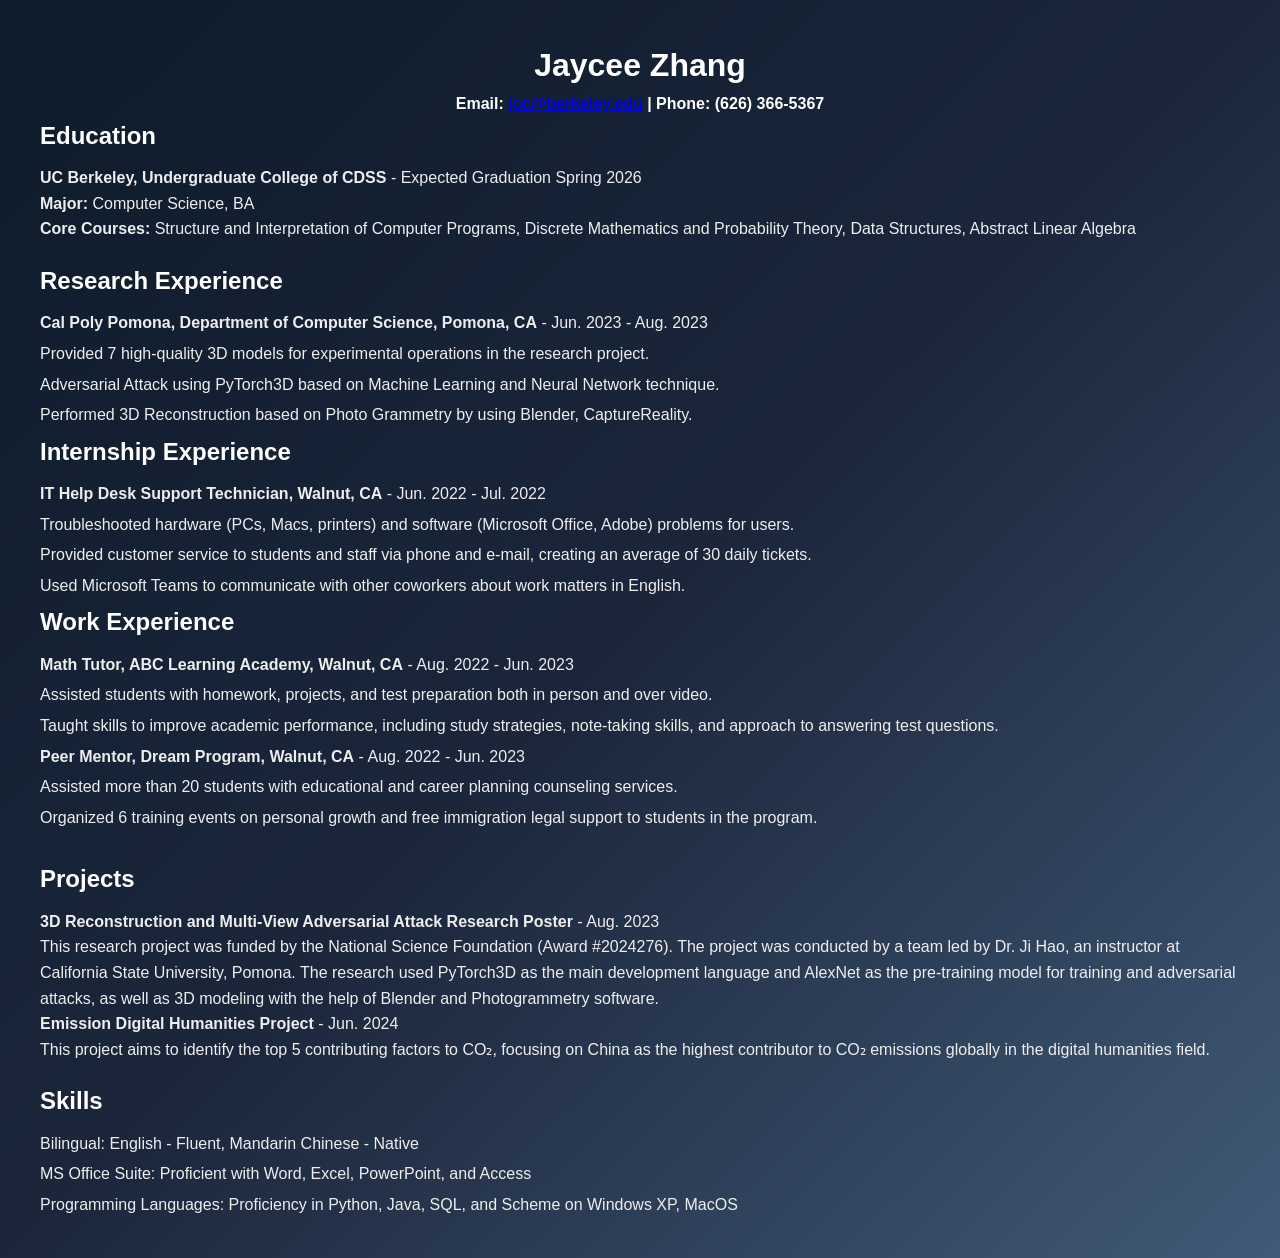
==== resume.html @ 54496094 "Second upload portfolio website" ====
<!DOCTYPE html>
<html lang="en">
<head>
    <meta charset="UTF-8">
    <meta name="viewport" content="width=device-width, initial-scale=1.0">
    <title>Jaycee Zhang - Resume</title>
    <link rel="stylesheet" href="style.css">

    
    <style>
        body {
            font-family: Arial, sans-serif;
            line-height: 1.6;
            margin: 40px;
        }
        h1, h4 {
            color: #ffffff;
            text-align: center;
        }
        .contact-info, .education, .experience, .skills, .projects {
            margin-bottom: 20px;
        }
        .section-title {
            color: #ffffff;
            margin-bottom: 10px;
        }
        ul {
            list-style-type: none;
            padding-left: 0;
        }
        li {
            margin: 5px 0;
        }
    </style>
</head>
<body>

    <h1>Jaycee Zhang</h1>
    <h4>Email: <a href="mailto:jcc@berkeley.edu">jcc@berkeley.edu</a> | Phone: (626) 366-5367</h4>

    <div class="education">
        <h2 class="section-title">Education</h2>
        <p><strong>UC Berkeley, Undergraduate College of CDSS</strong> - Expected Graduation Spring 2026</p>
        <p><strong>Major:</strong> Computer Science, BA</p>
        <p><strong>Core Courses:</strong> Structure and Interpretation of Computer Programs, Discrete Mathematics and Probability Theory, Data Structures, Abstract Linear Algebra</p>
    </div>

    <div class="research-experience">
        <h2 class="section-title">Research Experience</h2>
        <p><strong>Cal Poly Pomona, Department of Computer Science, Pomona, CA</strong> - Jun. 2023 - Aug. 2023</p>
        <ul>
            <li>Provided 7 high-quality 3D models for experimental operations in the research project.</li>
            <li>Adversarial Attack using PyTorch3D based on Machine Learning and Neural Network technique.</li>
            <li>Performed 3D Reconstruction based on Photo Grammetry by using Blender, CaptureReality.</li>
        </ul>
    </div>

    <div class="internship-experience">
        <h2 class="section-title">Internship Experience</h2>
        <p><strong>IT Help Desk Support Technician, Walnut, CA</strong> - Jun. 2022 - Jul. 2022</p>
        <ul>
            <li>Troubleshooted hardware (PCs, Macs, printers) and software (Microsoft Office, Adobe) problems for users.</li>
            <li>Provided customer service to students and staff via phone and e-mail, creating an average of 30 daily tickets.</li>
            <li>Used Microsoft Teams to communicate with other coworkers about work matters in English.</li>
        </ul>
    </div>

    <div class="work-experience">
        <h2 class="section-title">Work Experience</h2>
        <p><strong>Math Tutor, ABC Learning Academy, Walnut, CA</strong> - Aug. 2022 - Jun. 2023</p>
        <ul>
            <li>Assisted students with homework, projects, and test preparation both in person and over video.</li>
            <li>Taught skills to improve academic performance, including study strategies, note-taking skills, and approach to answering test questions.</li>
        </ul>
        <p><strong>Peer Mentor, Dream Program, Walnut, CA</strong> - Aug. 2022 - Jun. 2023</p>
        <ul>
            <li>Assisted more than 20 students with educational and career planning counseling services.</li>
            <li>Organized 6 training events on personal growth and free immigration legal support to students in the program.</li>
        </ul>
    </div>

    <div class="projects">
        <h2 class="section-title">Projects</h2>
        <p><strong>3D Reconstruction and Multi-View Adversarial Attack Research Poster</strong> - Aug. 2023</p>
        <p>This research project was funded by the National Science Foundation (Award #2024276). The project was conducted by a team led by Dr. Ji Hao, an instructor at California State University, Pomona. The research used PyTorch3D as the main development language and AlexNet as the pre-training model for training and adversarial attacks, as well as 3D modeling with the help of Blender and Photogrammetry software.</p>

        <p><strong>Emission Digital Humanities Project</strong> - Jun. 2024</p>
        <p>This project aims to identify the top 5 contributing factors to CO₂, focusing on China as the highest contributor to CO₂ emissions globally in the digital humanities field.</p>
    </div>

    <div class="skills">
        <h2 class="section-title">Skills</h2>
        <ul>
            <li>Bilingual: English - Fluent, Mandarin Chinese - Native</li>
            <li>MS Office Suite: Proficient with Word, Excel, PowerPoint, and Access</li>
            <li>Programming Languages: Proficiency in Python, Java, SQL, and Scheme on Windows XP, MacOS</li>
        </ul>
    </div>

</body>
</html>
---- style.css ----
/* 基础全局 */
* {
    box-sizing: border-box;
    margin: 0;
    padding: 0;
}

body {
    font-family: 'Inter', sans-serif;
    background: linear-gradient(to bottom right, #0d1b2a, #1b263b, #415a77);
    color: #eee;
    line-height: 1.6;
}

/* 页面布局 */
.container {
    display: flex;
    min-height: 100vh;
}

/* 左侧侧边栏 */
.sidebar {
    width: 280px;
    background: rgba(255, 255, 255, 0.1);
    backdrop-filter: blur(20px);
    padding: 30px 20px;
    border-right: 1px solid rgba(255, 255, 255, 0.1);
    position: sticky;
    top: 0;
    height: 100vh;
    box-shadow: 0 0 20px rgba(0, 0, 0, 0.2);
}

/* 头像和名字 */
.profile {
    text-align: center;
    margin-bottom: 30px;
}

.pic {
    width: 100%;
    height: auto;
    display: flex;
    object-fit: cover;
    margin-bottom: 10px;
    border: 2px solid rgba(255, 255, 255, 0.5);
}

.sidebar h2 {
    font-size: 22px;
    color: #fff;
    margin-bottom: 5px;
}

.sidebar p {
    font-size: 14px;
    color: #ccc;
}

/* 侧边栏模块 */
.section {
    margin-bottom: 25px;
}

.section h3 {
    font-size: 16px;
    margin-bottom: 10px;
    color: #fff;
}

.section ul {
    list-style: none;
}

.section ul li {
    margin: 5px 0;
}

.section a {
    color: #76c7ff;
    text-decoration: none;
    transition: color 0.3s;
}

.section a:hover {
    color: #fff;
}

/* 右侧内容区域 */
.main-content {
    flex: 1;
    padding: 50px;
    background: rgba(255, 255, 255, 0.08);
    backdrop-filter: blur(15px);
    margin: 20px;
    border-radius: 12px;
    box-shadow: 0 4px 20px rgba(0, 0, 0, 0.3);
}

/* 介绍部分 */
.intro h1 {
    font-size: 36px;
    color: #fff;
    margin-bottom: 10px;
}

.intro p {
    font-size: 16px;
    color: #ddd;
}

/* 项目区 */
.projects {
    margin-top: 30px;
}

.grid {
    display: grid;
    grid-template-columns: repeat(auto-fit, minmax(300px, 1fr));
    gap: 20px;
}

/* 单个卡片 */
.card {
    backdrop-filter: blur(15px);
    border-radius: 12px;
    overflow: hidden;
    box-shadow: 0 4px 10px rgba(0, 0, 0, 0.3);
    transition: transform 0.3s ease, box-shadow 0.3s ease;
    cursor: pointer;
}

.card:hover {
    transform: translateY(-8px);
    box-shadow: 0 6px 20px rgba(0, 0, 0, 0.5);
}


.image {
    width: 100%;
    height: 180px;
    object-fit: cover;
}

.info {
    padding: 15px;
    color: #fff;
}

.info a {
    text-decoration: none;
    color: #fff;
    transition: color 0.3s;
}

.info a:hover {
    color: #76c7ff; /* 悬停时变科技蓝 */
}

.info h3 {
    margin: 0;
    font-size: 18px;
    line-height: 1.4;
}

.date {
    font-size: 14px;
    color: #ccc;
    margin: 5px 0;
}

.description {
    font-size: 14px;
    line-height: 1.5;
    color: #ddd;
    margin: 0;
}


/* 小猫 */
.cat {
    position: fixed;
    bottom: 20px;
    right: 20px;
    width: 200px;
    height: 200px;
    overflow: hidden;
    display: flex;
    align-items: center;
    justify-content: center;
}
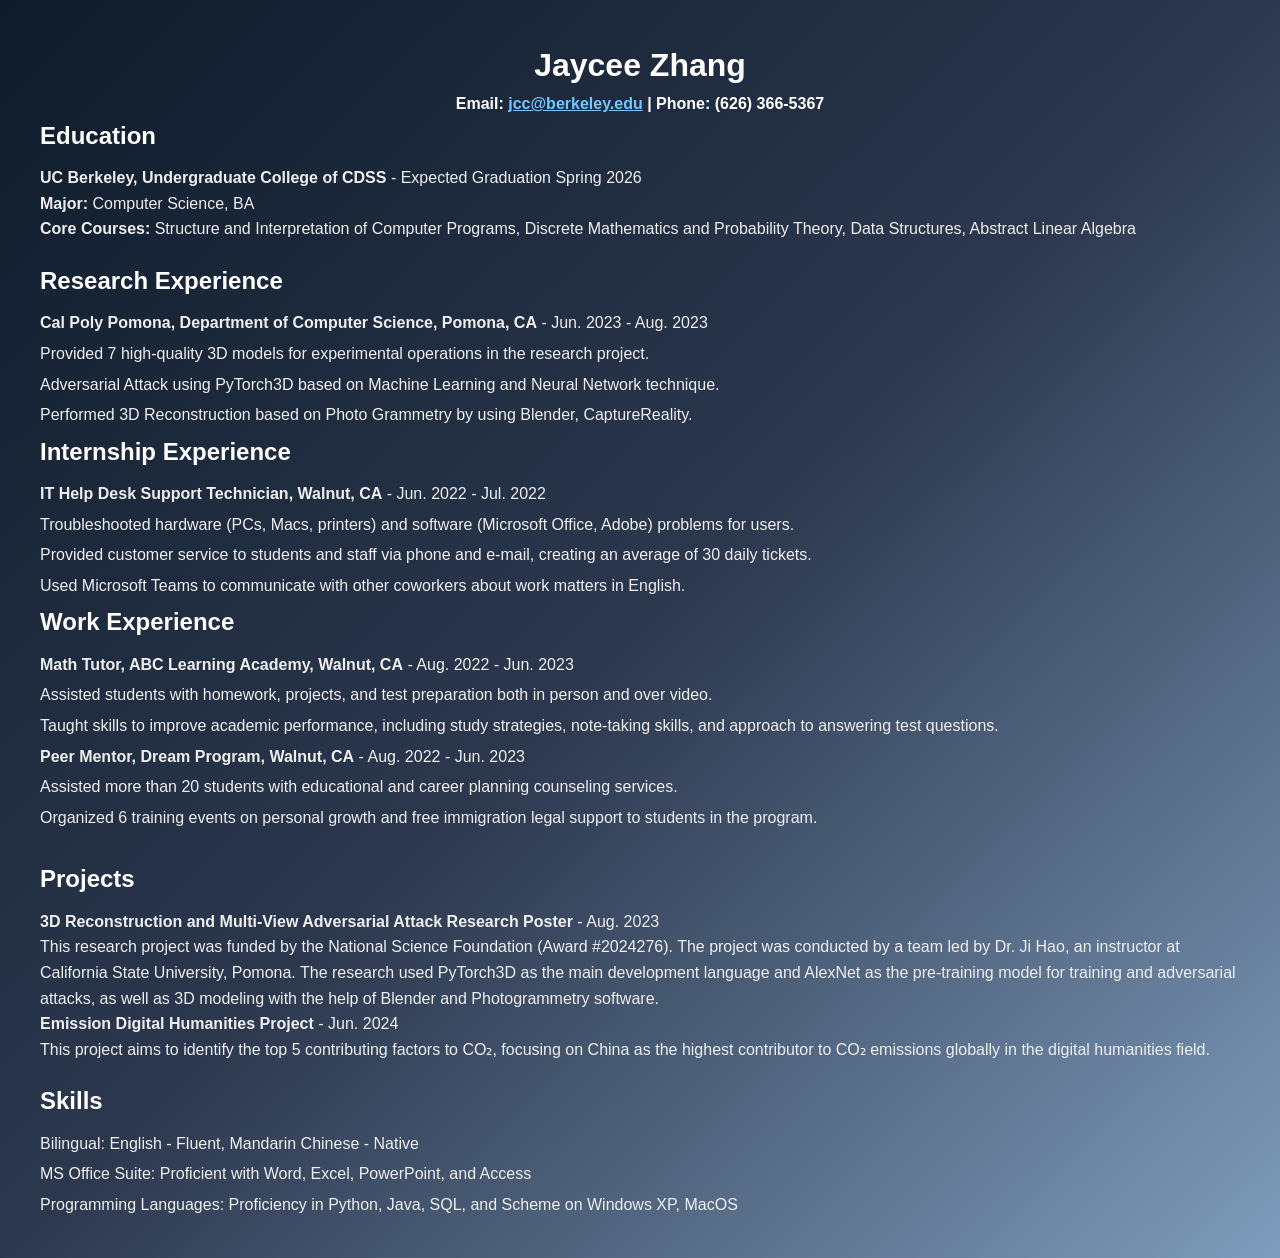
==== commit 4d454ad2: "3rd commit Mar 6 2025" ====
--- a/resume.html
+++ b/resume.html
@@ -16,6 +16,13 @@
         h1, h4 {
             color: #ffffff;
             text-align: center;
+        }
+        a {
+            color: #76c7ff;
+             transition: color 0.3s;
+        }
+        a:hover {
+            color: #cae8ff;
         }
         .contact-info, .education, .experience, .skills, .projects {
             margin-bottom: 20px;
--- a/style.css
+++ b/style.css
@@ -1,4 +1,4 @@
-/* 基础全局 */
+/* teneral */
 * {
     box-sizing: border-box;
     margin: 0;
@@ -7,18 +7,18 @@
 
 body {
     font-family: 'Inter', sans-serif;
-    background: linear-gradient(to bottom right, #0d1b2a, #1b263b, #415a77);
+    background: linear-gradient(to bottom right, #0d1b2a, #2c384e, #7f9cbc);
     color: #eee;
     line-height: 1.6;
 }
 
-/* 页面布局 */
 .container {
     display: flex;
     min-height: 100vh;
-}
-
-/* 左侧侧边栏 */
+    flex-wrap: wrap;
+}
+
+/* Left */
 .sidebar {
     width: 280px;
     background: rgba(255, 255, 255, 0.1);
@@ -31,7 +31,7 @@
     box-shadow: 0 0 20px rgba(0, 0, 0, 0.2);
 }
 
-/* 头像和名字 */
+/* name, profile */
 .profile {
     text-align: center;
     margin-bottom: 30px;
@@ -47,13 +47,13 @@
 }
 
 .sidebar h2 {
-    font-size: 22px;
+    font-size: 25px;
     color: #fff;
     margin-bottom: 5px;
 }
 
 .sidebar p {
-    font-size: 14px;
+    font-size: 16px;
     color: #ccc;
 }
 
@@ -63,22 +63,17 @@
 }
 
 .section h3 {
-    font-size: 16px;
+    font-size: 20px;
     margin-bottom: 10px;
     color: #fff;
 }
 
-.section ul {
-    list-style: none;
-}
-
-.section ul li {
+.contact ul li {
     margin: 5px 0;
 }
 
 .section a {
     color: #76c7ff;
-    text-decoration: none;
     transition: color 0.3s;
 }
 
@@ -86,7 +81,7 @@
     color: #fff;
 }
 
-/* 右侧内容区域 */
+/* right */
 .main-content {
     flex: 1;
     padding: 50px;
@@ -97,17 +92,37 @@
     box-shadow: 0 4px 20px rgba(0, 0, 0, 0.3);
 }
 
-/* 介绍部分 */
+/* intro */
 .intro h1 {
     font-size: 36px;
     color: #fff;
+    font-family: 'Courier New', Courier, monospace;
     margin-bottom: 10px;
 }
 
 .intro p {
-    font-size: 16px;
+    font-size: 20px;
+    font-family: 'Courier New', Courier, monospace;
     color: #ddd;
 }
+
+/* Define the typing effect */
+@keyframes typing {
+    0% {
+        width: 0;
+    }
+    100% {
+        width: 100%;
+    }
+}
+
+.intro h1 {
+    display: inline-block; 
+    overflow: hidden; 
+    white-space: nowrap; 
+    animation: typing 3s steps(30) 1s forwards; 
+}
+
 
 /* 项目区 */
 .projects {
@@ -154,7 +169,7 @@
 }
 
 .info a:hover {
-    color: #76c7ff; /* 悬停时变科技蓝 */
+    color: #76c7ff; /* hover light blue */
 }
 
 .info h3 {
@@ -177,16 +192,90 @@
 }
 
 
-/* 小猫 */
+/* cat */
 .cat {
     position: fixed;
     bottom: 20px;
     right: 20px;
     width: 200px;
-    height: 200px;
-    overflow: hidden;
+    height: 200px; 
     display: flex;
     align-items: center;
     justify-content: center;
 }
 
+.cat model-viewer {
+    width: 50%;
+    height: 300%;
+}
+
+
+
+/* screen small */
+@media screen and (max-width: 768px) {
+    .container {
+        flex-direction: column;
+    }
+
+    .sidebar {
+        width: 100%;
+        height: auto;
+        position: relative;
+        border-right: none;
+    }
+
+    /* 内容区域自适应屏幕 */
+    .main-content {
+        margin: 10px 0;
+        padding: 20px;
+    }
+
+    /* 项目区设置为单列布局 */
+    .grid {
+        grid-template-columns: 1fr;
+    }
+
+    .cat {
+        width: 150px;
+        height: 200px;
+    }
+}
+
+@media screen and (max-width: 480px) {
+    /* 超小屏幕设备（如手机） */
+    body {
+        font-size: 16px;  /* 调整文字大小 */
+    }
+
+    .profile .pic {
+        width: 80px;  /* 头像尺寸调整 */
+        height: 80px;
+    }
+
+    .sidebar h2 {
+        font-size: 20px;
+    }
+
+    .sidebar p {
+        font-size: 12px;
+    }
+
+    .section h3 {
+        font-size: 14px;
+    }
+
+    .section ul li {
+        font-size: 12px;
+    }
+
+    .card .image {
+        height: 150px;  /* 调整卡片图片大小 */
+    }
+    .contact ul {
+        flex-direction: row;  /* 小屏横着排列 */
+        justify-content: center;
+        gap: 15px;
+        color: white;
+    }
+}
+
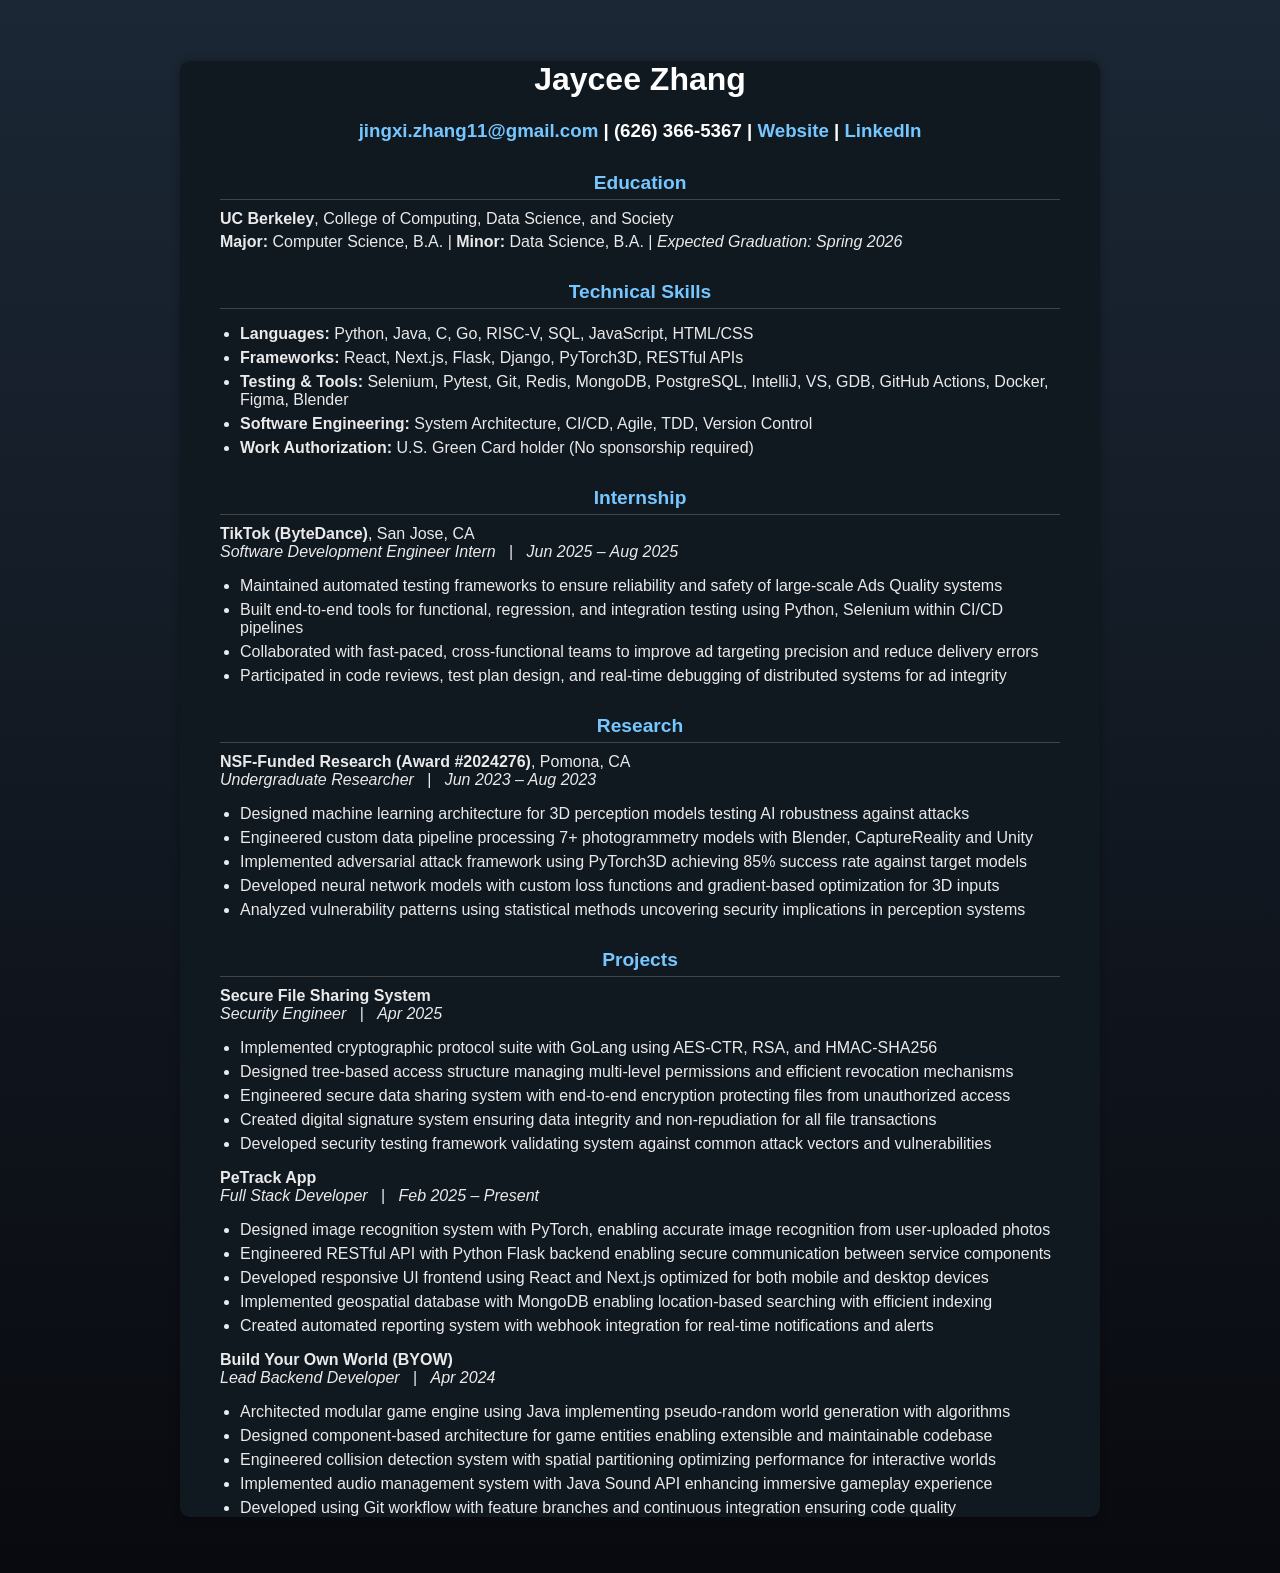
==== commit 881a0da7: "updated resume" ====
--- a/resume.html
+++ b/resume.html
@@ -1,108 +1,182 @@
 <!DOCTYPE html>
 <html lang="en">
 <head>
-    <meta charset="UTF-8">
-    <meta name="viewport" content="width=device-width, initial-scale=1.0">
-    <title>Jaycee Zhang - Resume</title>
-    <link rel="stylesheet" href="style.css">
+  <meta charset="UTF-8" />
+  <meta name="viewport" content="width=device-width, initial-scale=1.0"/>
+  <title>Jaycee Zhang - Resume</title>
 
-    
-    <style>
-        body {
-            font-family: Arial, sans-serif;
-            line-height: 1.6;
-            margin: 40px;
-        }
-        h1, h4 {
-            color: #ffffff;
-            text-align: center;
-        }
-        a {
-            color: #76c7ff;
-             transition: color 0.3s;
-        }
-        a:hover {
-            color: #cae8ff;
-        }
-        .contact-info, .education, .experience, .skills, .projects {
-            margin-bottom: 20px;
-        }
-        .section-title {
-            color: #ffffff;
-            margin-bottom: 10px;
-        }
-        ul {
-            list-style-type: none;
-            padding-left: 0;
-        }
-        li {
-            margin: 5px 0;
-        }
-    </style>
+  <style>
+    body {
+      font-family: 'Segoe UI', sans-serif;
+      background: linear-gradient(to bottom, #1b2735, #090a0f);
+      color: #eaeaea;
+      margin: 0;
+      padding: 40px 0;
+    }
+    .container {
+      max-width: 840px; /* adjust as needed */
+      margin: auto;
+      padding: 0 40px;
+      background-color: #101820;
+      box-shadow: 0 0 10px rgba(0, 0, 0, 0.3);
+      border-radius: 10px;
+    }
+    h1, h2, h3 {
+      color: #ffffff;
+      text-align: center;
+    }
+    a {
+      color: #76c7ff;
+      text-decoration: none;
+    }
+    a:hover {
+      color: #cae8ff;
+    }
+    .section {
+      margin-top: 30px;
+    }
+    .section-title {
+      font-size: 1.2rem;
+      color: #76c7ff;
+      border-bottom: 1px solid #444;
+      padding-bottom: 5px;
+      margin-bottom: 10px;
+    }
+    ul {
+      padding-left: 20px;
+    }
+    li {
+      margin-bottom: 6px;
+    }
+    p {
+      margin: 5px 0;
+    }
+  </style>
 </head>
 <body>
 
+  <div class="container">
     <h1>Jaycee Zhang</h1>
-    <h4>Email: <a href="mailto:jcc@berkeley.edu">jcc@berkeley.edu</a> | Phone: (626) 366-5367</h4>
+    <h3>
+      <a href="mailto:jingxi.zhang11@gmail.com">jingxi.zhang11@gmail.com</a> |
+      (626) 366-5367 |
+      <a href="https://jcczhang.github.io/jcczhang/" target="_blank">Website</a> |
+      <a href="www.linkedin.com/in/jingxi-zhang-706b23228" target="_blank">LinkedIn</a>
+    </h3>
 
-    <div class="education">
-        <h2 class="section-title">Education</h2>
-        <p><strong>UC Berkeley, Undergraduate College of CDSS</strong> - Expected Graduation Spring 2026</p>
-        <p><strong>Major:</strong> Computer Science, BA</p>
-        <p><strong>Core Courses:</strong> Structure and Interpretation of Computer Programs, Discrete Mathematics and Probability Theory, Data Structures, Abstract Linear Algebra</p>
+    <div class="section">
+      <h2 class="section-title">Education</h2>
+      <p><strong>UC Berkeley</strong>, College of Computing, Data Science, and Society</p>
+      <p><strong>Major:</strong> Computer Science, B.A. | <strong>Minor:</strong> Data Science, B.A. | <em>Expected Graduation: Spring 2026</em></p>
     </div>
 
-    <div class="research-experience">
-        <h2 class="section-title">Research Experience</h2>
-        <p><strong>Cal Poly Pomona, Department of Computer Science, Pomona, CA</strong> - Jun. 2023 - Aug. 2023</p>
-        <ul>
-            <li>Provided 7 high-quality 3D models for experimental operations in the research project.</li>
-            <li>Adversarial Attack using PyTorch3D based on Machine Learning and Neural Network technique.</li>
-            <li>Performed 3D Reconstruction based on Photo Grammetry by using Blender, CaptureReality.</li>
-        </ul>
+    <div class="section">
+      <h2 class="section-title">Technical Skills</h2>
+      <ul>
+        <li><strong>Languages:</strong> Python, Java, C, Go, RISC-V, SQL, JavaScript, HTML/CSS</li>
+        <li><strong>Frameworks:</strong> React, Next.js, Flask, Django, PyTorch3D, RESTful APIs</li>
+        <li><strong>Testing & Tools:</strong> Selenium, Pytest, Git, Redis, MongoDB, PostgreSQL, IntelliJ, VS, GDB, GitHub Actions, Docker, Figma, Blender</li>
+        <li><strong>Software Engineering:</strong> System Architecture, CI/CD, Agile, TDD, Version Control</li>
+        <li><strong>Work Authorization:</strong> U.S. Green Card holder (No sponsorship required)</li>
+      </ul>
     </div>
 
-    <div class="internship-experience">
-        <h2 class="section-title">Internship Experience</h2>
-        <p><strong>IT Help Desk Support Technician, Walnut, CA</strong> - Jun. 2022 - Jul. 2022</p>
+    <div class="section">
+        <h2 class="section-title">Internship</h2>
+        <div class="experience-header">
+          <div class="job-title-line">
+            <strong>TikTok (ByteDance)</strong>, San Jose, CA
+          </div>
+          <div class="job-subtitle-line">
+            <em>Software Development Engineer Intern</em> &nbsp;&nbsp;|&nbsp;&nbsp; <em>Jun 2025 – Aug 2025</em>
+          </div>
+        </div>
         <ul>
-            <li>Troubleshooted hardware (PCs, Macs, printers) and software (Microsoft Office, Adobe) problems for users.</li>
-            <li>Provided customer service to students and staff via phone and e-mail, creating an average of 30 daily tickets.</li>
-            <li>Used Microsoft Teams to communicate with other coworkers about work matters in English.</li>
+          <li>Maintained automated testing frameworks to ensure reliability and safety of large-scale Ads Quality systems</li>
+          <li>Built end-to-end tools for functional, regression, and integration testing using Python, Selenium within CI/CD pipelines</li>
+          <li>Collaborated with fast-paced, cross-functional teams to improve ad targeting precision and reduce delivery errors</li>
+          <li>Participated in code reviews, test plan design, and real-time debugging of distributed systems for ad integrity</li>
         </ul>
+      </div>
+      
+
+      <div class="section">
+        <h2 class="section-title">Research</h2>
+        <div class="experience-header">
+          <div class="job-title-line">
+            <strong>NSF-Funded Research (Award #2024276)</strong>, Pomona, CA
+          </div>
+          <div class="job-subtitle-line">
+            <em>Undergraduate Researcher</em> &nbsp;&nbsp;|&nbsp;&nbsp; <em>Jun 2023 – Aug 2023</em>
+          </div>
+        </div>
+        <ul>
+          <li>Designed machine learning architecture for 3D perception models testing AI robustness against attacks</li>
+          <li>Engineered custom data pipeline processing 7+ photogrammetry models with Blender, CaptureReality and Unity</li>
+          <li>Implemented adversarial attack framework using PyTorch3D achieving 85% success rate against target models</li>
+          <li>Developed neural network models with custom loss functions and gradient-based optimization for 3D inputs</li>
+          <li>Analyzed vulnerability patterns using statistical methods uncovering security implications in perception systems</li>
+        </ul>
+      </div>
+      
+
+    <div class="section">
+      <h2 class="section-title">Projects</h2>
+
+      <!-- 1 -->
+      <div class="experience-header">
+        <div class="job-title-line">
+          <strong>Secure File Sharing System</strong>
+        </div>
+        <div class="job-subtitle-line">
+          <em>Security Engineer</em> &nbsp;&nbsp;|&nbsp;&nbsp; <em>Apr 2025</em>
+        </div>
+      </div>
+      <ul>
+        <li>Implemented cryptographic protocol suite with GoLang using AES-CTR, RSA, and HMAC-SHA256</li>
+        <li>Designed tree-based access structure managing multi-level permissions and efficient revocation mechanisms</li>
+        <li>Engineered secure data sharing system with end-to-end encryption protecting files from unauthorized access</li>
+        <li>Created digital signature system ensuring data integrity and non-repudiation for all file transactions</li>
+        <li>Developed security testing framework validating system against common attack vectors and vulnerabilities</li>
+      </ul>
     </div>
 
-    <div class="work-experience">
-        <h2 class="section-title">Work Experience</h2>
-        <p><strong>Math Tutor, ABC Learning Academy, Walnut, CA</strong> - Aug. 2022 - Jun. 2023</p>
-        <ul>
-            <li>Assisted students with homework, projects, and test preparation both in person and over video.</li>
-            <li>Taught skills to improve academic performance, including study strategies, note-taking skills, and approach to answering test questions.</li>
-        </ul>
-        <p><strong>Peer Mentor, Dream Program, Walnut, CA</strong> - Aug. 2022 - Jun. 2023</p>
-        <ul>
-            <li>Assisted more than 20 students with educational and career planning counseling services.</li>
-            <li>Organized 6 training events on personal growth and free immigration legal support to students in the program.</li>
-        </ul>
+    <!-- 2 -->
+    <div class="experience-header">
+        <div class="job-title-line">
+          <strong>PeTrack App</strong>
+        </div>
+        <div class="job-subtitle-line">
+          <em>Full Stack Developer</em> &nbsp;&nbsp;|&nbsp;&nbsp; <em>Feb 2025 – Present</em>
+        </div>
+      </div>
+      <ul>
+        <li>Designed image recognition system with PyTorch, enabling accurate image recognition from user-uploaded photos</li>
+        <li>Engineered RESTful API with Python Flask backend enabling secure communication between service components</li>
+        <li>Developed responsive UI frontend using React and Next.js optimized for both mobile and desktop devices</li>
+        <li>Implemented geospatial database with MongoDB enabling location-based searching with efficient indexing</li>
+        <li>Created automated reporting system with webhook integration for real-time notifications and alerts</li>
+      </ul>
+      
+
+      <div class="experience-header">
+        <div class="job-title-line">
+          <strong>Build Your Own World (BYOW)</strong>
+        </div>
+        <div class="job-subtitle-line">
+          <em>Lead Backend Developer</em> &nbsp;&nbsp;|&nbsp;&nbsp; <em>Apr 2024</em>
+        </div>
+      </div>
+      <ul>
+        <li>Architected modular game engine using Java implementing pseudo-random world generation with algorithms</li>
+        <li>Designed component-based architecture for game entities enabling extensible and maintainable codebase</li>
+        <li>Engineered collision detection system with spatial partitioning optimizing performance for interactive worlds</li>
+        <li>Implemented audio management system with Java Sound API enhancing immersive gameplay experience</li>
+        <li>Developed using Git workflow with feature branches and continuous integration ensuring code quality</li>
+      </ul>
+      
     </div>
-
-    <div class="projects">
-        <h2 class="section-title">Projects</h2>
-        <p><strong>3D Reconstruction and Multi-View Adversarial Attack Research Poster</strong> - Aug. 2023</p>
-        <p>This research project was funded by the National Science Foundation (Award #2024276). The project was conducted by a team led by Dr. Ji Hao, an instructor at California State University, Pomona. The research used PyTorch3D as the main development language and AlexNet as the pre-training model for training and adversarial attacks, as well as 3D modeling with the help of Blender and Photogrammetry software.</p>
-
-        <p><strong>Emission Digital Humanities Project</strong> - Jun. 2024</p>
-        <p>This project aims to identify the top 5 contributing factors to CO₂, focusing on China as the highest contributor to CO₂ emissions globally in the digital humanities field.</p>
-    </div>
-
-    <div class="skills">
-        <h2 class="section-title">Skills</h2>
-        <ul>
-            <li>Bilingual: English - Fluent, Mandarin Chinese - Native</li>
-            <li>MS Office Suite: Proficient with Word, Excel, PowerPoint, and Access</li>
-            <li>Programming Languages: Proficiency in Python, Java, SQL, and Scheme on Windows XP, MacOS</li>
-        </ul>
-    </div>
+  </div>
 
 </body>
 </html>
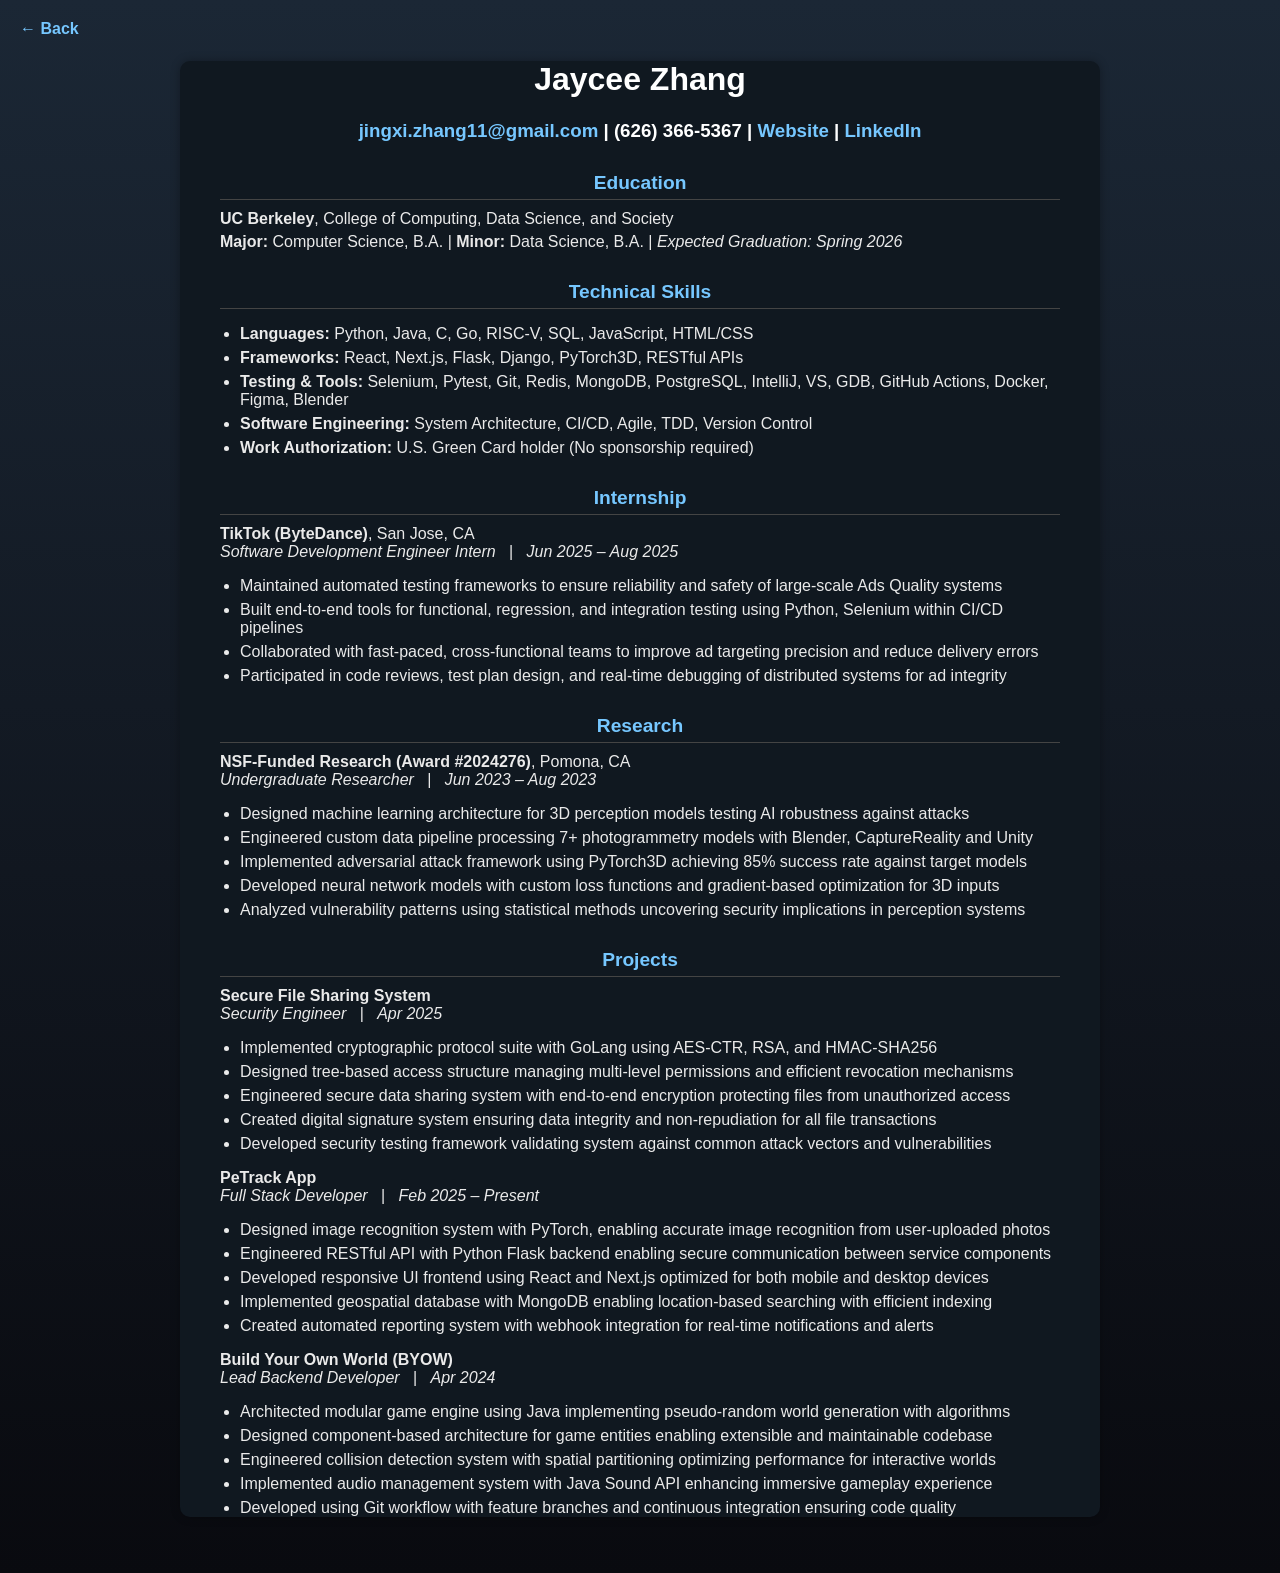
==== commit da089af8: "add back button" ====
--- a/resume.html
+++ b/resume.html
@@ -1,8 +1,9 @@
 <!DOCTYPE html>
 <html lang="en">
+
 <head>
   <meta charset="UTF-8" />
-  <meta name="viewport" content="width=device-width, initial-scale=1.0"/>
+  <meta name="viewport" content="width=device-width, initial-scale=1.0" />
   <title>Jaycee Zhang - Resume</title>
 
   <style>
@@ -13,28 +14,37 @@
       margin: 0;
       padding: 40px 0;
     }
+
     .container {
-      max-width: 840px; /* adjust as needed */
+      max-width: 840px;
+      /* adjust as needed */
       margin: auto;
       padding: 0 40px;
       background-color: #101820;
       box-shadow: 0 0 10px rgba(0, 0, 0, 0.3);
       border-radius: 10px;
     }
-    h1, h2, h3 {
+
+    h1,
+    h2,
+    h3 {
       color: #ffffff;
       text-align: center;
     }
+
     a {
       color: #76c7ff;
       text-decoration: none;
     }
+
     a:hover {
       color: #cae8ff;
     }
+
     .section {
       margin-top: 30px;
     }
+
     .section-title {
       font-size: 1.2rem;
       color: #76c7ff;
@@ -42,18 +52,42 @@
       padding-bottom: 5px;
       margin-bottom: 10px;
     }
+
     ul {
       padding-left: 20px;
     }
+
     li {
       margin-bottom: 6px;
     }
+
     p {
       margin: 5px 0;
     }
+
+    /* back button */
+
+    .back-button {
+      position: absolute;
+      top: 20px;
+      left: 20px;
+      color: #76c7ff;
+      font-size: 16px;
+      text-decoration: none;
+      font-weight: bold;
+      transition: color 0.3s;
+    }
+
+    .back-button:hover {
+      color: #cae8ff;
+    }
   </style>
 </head>
+
 <body>
+  <!-- BACK -->
+  <a href=index.html class="back-button">← Back</a>
+
 
   <div class="container">
     <h1>Jaycee Zhang</h1>
@@ -61,13 +95,15 @@
       <a href="mailto:jingxi.zhang11@gmail.com">jingxi.zhang11@gmail.com</a> |
       (626) 366-5367 |
       <a href="https://jcczhang.github.io/jcczhang/" target="_blank">Website</a> |
-      <a href="www.linkedin.com/in/jingxi-zhang-706b23228" target="_blank">LinkedIn</a>
+      <a href="https://www.linkedin.com/in/jingxi-zhang-706b23228" target="_blank">LinkedIn</a>
+
     </h3>
 
     <div class="section">
       <h2 class="section-title">Education</h2>
       <p><strong>UC Berkeley</strong>, College of Computing, Data Science, and Society</p>
-      <p><strong>Major:</strong> Computer Science, B.A. | <strong>Minor:</strong> Data Science, B.A. | <em>Expected Graduation: Spring 2026</em></p>
+      <p><strong>Major:</strong> Computer Science, B.A. | <strong>Minor:</strong> Data Science, B.A. | <em>Expected
+          Graduation: Spring 2026</em></p>
     </div>
 
     <div class="section">
@@ -75,50 +111,59 @@
       <ul>
         <li><strong>Languages:</strong> Python, Java, C, Go, RISC-V, SQL, JavaScript, HTML/CSS</li>
         <li><strong>Frameworks:</strong> React, Next.js, Flask, Django, PyTorch3D, RESTful APIs</li>
-        <li><strong>Testing & Tools:</strong> Selenium, Pytest, Git, Redis, MongoDB, PostgreSQL, IntelliJ, VS, GDB, GitHub Actions, Docker, Figma, Blender</li>
+        <li><strong>Testing & Tools:</strong> Selenium, Pytest, Git, Redis, MongoDB, PostgreSQL, IntelliJ, VS, GDB,
+          GitHub Actions, Docker, Figma, Blender</li>
         <li><strong>Software Engineering:</strong> System Architecture, CI/CD, Agile, TDD, Version Control</li>
         <li><strong>Work Authorization:</strong> U.S. Green Card holder (No sponsorship required)</li>
       </ul>
     </div>
 
     <div class="section">
-        <h2 class="section-title">Internship</h2>
-        <div class="experience-header">
-          <div class="job-title-line">
-            <strong>TikTok (ByteDance)</strong>, San Jose, CA
-          </div>
-          <div class="job-subtitle-line">
-            <em>Software Development Engineer Intern</em> &nbsp;&nbsp;|&nbsp;&nbsp; <em>Jun 2025 – Aug 2025</em>
-          </div>
-        </div>
-        <ul>
-          <li>Maintained automated testing frameworks to ensure reliability and safety of large-scale Ads Quality systems</li>
-          <li>Built end-to-end tools for functional, regression, and integration testing using Python, Selenium within CI/CD pipelines</li>
-          <li>Collaborated with fast-paced, cross-functional teams to improve ad targeting precision and reduce delivery errors</li>
-          <li>Participated in code reviews, test plan design, and real-time debugging of distributed systems for ad integrity</li>
-        </ul>
-      </div>
-      
-
-      <div class="section">
-        <h2 class="section-title">Research</h2>
-        <div class="experience-header">
-          <div class="job-title-line">
-            <strong>NSF-Funded Research (Award #2024276)</strong>, Pomona, CA
-          </div>
-          <div class="job-subtitle-line">
-            <em>Undergraduate Researcher</em> &nbsp;&nbsp;|&nbsp;&nbsp; <em>Jun 2023 – Aug 2023</em>
-          </div>
-        </div>
-        <ul>
-          <li>Designed machine learning architecture for 3D perception models testing AI robustness against attacks</li>
-          <li>Engineered custom data pipeline processing 7+ photogrammetry models with Blender, CaptureReality and Unity</li>
-          <li>Implemented adversarial attack framework using PyTorch3D achieving 85% success rate against target models</li>
-          <li>Developed neural network models with custom loss functions and gradient-based optimization for 3D inputs</li>
-          <li>Analyzed vulnerability patterns using statistical methods uncovering security implications in perception systems</li>
-        </ul>
-      </div>
-      
+      <h2 class="section-title">Internship</h2>
+      <div class="experience-header">
+        <div class="job-title-line">
+          <strong>TikTok (ByteDance)</strong>, San Jose, CA
+        </div>
+        <div class="job-subtitle-line">
+          <em>Software Development Engineer Intern</em> &nbsp;&nbsp;|&nbsp;&nbsp; <em>Jun 2025 – Aug 2025</em>
+        </div>
+      </div>
+      <ul>
+        <li>Maintained automated testing frameworks to ensure reliability and safety of large-scale Ads Quality systems
+        </li>
+        <li>Built end-to-end tools for functional, regression, and integration testing using Python, Selenium within
+          CI/CD pipelines</li>
+        <li>Collaborated with fast-paced, cross-functional teams to improve ad targeting precision and reduce delivery
+          errors</li>
+        <li>Participated in code reviews, test plan design, and real-time debugging of distributed systems for ad
+          integrity</li>
+      </ul>
+    </div>
+
+
+    <div class="section">
+      <h2 class="section-title">Research</h2>
+      <div class="experience-header">
+        <div class="job-title-line">
+          <strong>NSF-Funded Research (Award #2024276)</strong>, Pomona, CA
+        </div>
+        <div class="job-subtitle-line">
+          <em>Undergraduate Researcher</em> &nbsp;&nbsp;|&nbsp;&nbsp; <em>Jun 2023 – Aug 2023</em>
+        </div>
+      </div>
+      <ul>
+        <li>Designed machine learning architecture for 3D perception models testing AI robustness against attacks</li>
+        <li>Engineered custom data pipeline processing 7+ photogrammetry models with Blender, CaptureReality and Unity
+        </li>
+        <li>Implemented adversarial attack framework using PyTorch3D achieving 85% success rate against target models
+        </li>
+        <li>Developed neural network models with custom loss functions and gradient-based optimization for 3D inputs
+        </li>
+        <li>Analyzed vulnerability patterns using statistical methods uncovering security implications in perception
+          systems</li>
+      </ul>
+    </div>
+
 
     <div class="section">
       <h2 class="section-title">Projects</h2>
@@ -134,49 +179,55 @@
       </div>
       <ul>
         <li>Implemented cryptographic protocol suite with GoLang using AES-CTR, RSA, and HMAC-SHA256</li>
-        <li>Designed tree-based access structure managing multi-level permissions and efficient revocation mechanisms</li>
-        <li>Engineered secure data sharing system with end-to-end encryption protecting files from unauthorized access</li>
+        <li>Designed tree-based access structure managing multi-level permissions and efficient revocation mechanisms
+        </li>
+        <li>Engineered secure data sharing system with end-to-end encryption protecting files from unauthorized access
+        </li>
         <li>Created digital signature system ensuring data integrity and non-repudiation for all file transactions</li>
-        <li>Developed security testing framework validating system against common attack vectors and vulnerabilities</li>
+        <li>Developed security testing framework validating system against common attack vectors and vulnerabilities
+        </li>
       </ul>
     </div>
 
     <!-- 2 -->
     <div class="experience-header">
-        <div class="job-title-line">
-          <strong>PeTrack App</strong>
-        </div>
-        <div class="job-subtitle-line">
-          <em>Full Stack Developer</em> &nbsp;&nbsp;|&nbsp;&nbsp; <em>Feb 2025 – Present</em>
-        </div>
-      </div>
-      <ul>
-        <li>Designed image recognition system with PyTorch, enabling accurate image recognition from user-uploaded photos</li>
-        <li>Engineered RESTful API with Python Flask backend enabling secure communication between service components</li>
-        <li>Developed responsive UI frontend using React and Next.js optimized for both mobile and desktop devices</li>
-        <li>Implemented geospatial database with MongoDB enabling location-based searching with efficient indexing</li>
-        <li>Created automated reporting system with webhook integration for real-time notifications and alerts</li>
-      </ul>
-      
-
-      <div class="experience-header">
-        <div class="job-title-line">
-          <strong>Build Your Own World (BYOW)</strong>
-        </div>
-        <div class="job-subtitle-line">
-          <em>Lead Backend Developer</em> &nbsp;&nbsp;|&nbsp;&nbsp; <em>Apr 2024</em>
-        </div>
-      </div>
-      <ul>
-        <li>Architected modular game engine using Java implementing pseudo-random world generation with algorithms</li>
-        <li>Designed component-based architecture for game entities enabling extensible and maintainable codebase</li>
-        <li>Engineered collision detection system with spatial partitioning optimizing performance for interactive worlds</li>
-        <li>Implemented audio management system with Java Sound API enhancing immersive gameplay experience</li>
-        <li>Developed using Git workflow with feature branches and continuous integration ensuring code quality</li>
-      </ul>
-      
-    </div>
+      <div class="job-title-line">
+        <strong>PeTrack App</strong>
+      </div>
+      <div class="job-subtitle-line">
+        <em>Full Stack Developer</em> &nbsp;&nbsp;|&nbsp;&nbsp; <em>Feb 2025 – Present</em>
+      </div>
+    </div>
+    <ul>
+      <li>Designed image recognition system with PyTorch, enabling accurate image recognition from user-uploaded photos
+      </li>
+      <li>Engineered RESTful API with Python Flask backend enabling secure communication between service components</li>
+      <li>Developed responsive UI frontend using React and Next.js optimized for both mobile and desktop devices</li>
+      <li>Implemented geospatial database with MongoDB enabling location-based searching with efficient indexing</li>
+      <li>Created automated reporting system with webhook integration for real-time notifications and alerts</li>
+    </ul>
+
+
+    <div class="experience-header">
+      <div class="job-title-line">
+        <strong>Build Your Own World (BYOW)</strong>
+      </div>
+      <div class="job-subtitle-line">
+        <em>Lead Backend Developer</em> &nbsp;&nbsp;|&nbsp;&nbsp; <em>Apr 2024</em>
+      </div>
+    </div>
+    <ul>
+      <li>Architected modular game engine using Java implementing pseudo-random world generation with algorithms</li>
+      <li>Designed component-based architecture for game entities enabling extensible and maintainable codebase</li>
+      <li>Engineered collision detection system with spatial partitioning optimizing performance for interactive worlds
+      </li>
+      <li>Implemented audio management system with Java Sound API enhancing immersive gameplay experience</li>
+      <li>Developed using Git workflow with feature branches and continuous integration ensuring code quality</li>
+    </ul>
+
   </div>
+  </div>
 
 </body>
-</html>
+
+</html>
